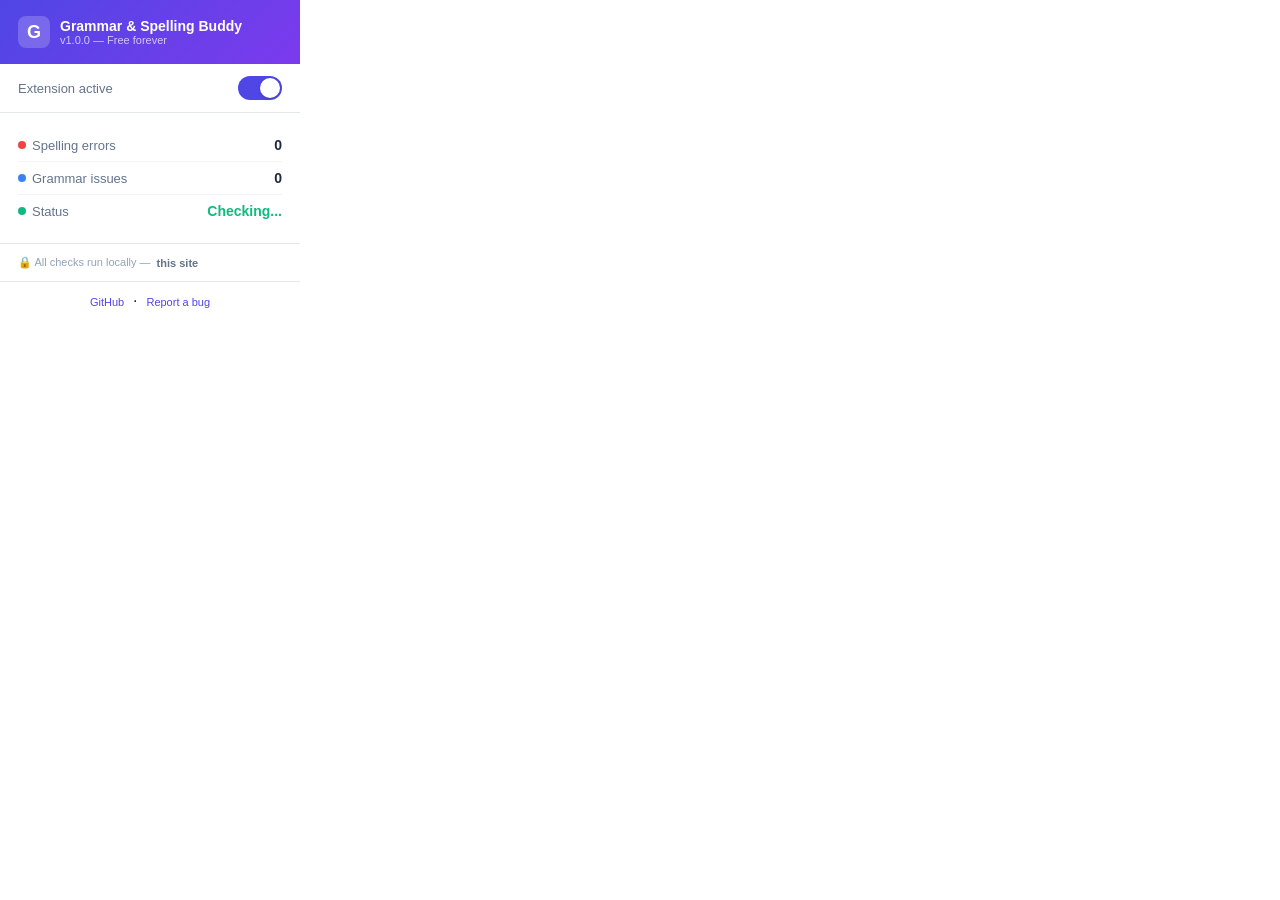
==== extension/popup.html @ 81369584 "Initial release: landing page + Chrome extension prototype - Static landing page (index.html) with h" ====
<!DOCTYPE html>
<html lang="en">
<head>
  <meta charset="UTF-8">
  <style>
    * { margin: 0; padding: 0; box-sizing: border-box; }
    body {
      font-family: 'Segoe UI', -apple-system, BlinkMacSystemFont, sans-serif;
      width: 300px;
      background: #FFFFFF;
      color: #1E293B;
    }

    .header {
      background: linear-gradient(135deg, #4F46E5, #7C3AED);
      padding: 16px 18px;
      display: flex;
      align-items: center;
      gap: 10px;
    }
    .header-icon {
      width: 32px; height: 32px;
      background: rgba(255,255,255,0.2);
      border-radius: 8px;
      display: flex; align-items: center; justify-content: center;
      color: #fff; font-size: 18px; font-weight: 700;
    }
    .header h1 {
      color: #fff; font-size: 14px; font-weight: 700;
    }
    .header p {
      color: rgba(255,255,255,0.7); font-size: 11px;
    }

    .status-bar {
      display: flex; align-items: center; justify-content: space-between;
      padding: 12px 18px;
      border-bottom: 1px solid #E2E8F0;
    }
    .status-bar .label {
      font-size: 13px; font-weight: 500; color: #64748B;
    }

    /* Toggle switch */
    .toggle {
      position: relative;
      width: 44px; height: 24px;
    }
    .toggle input { opacity: 0; width: 0; height: 0; }
    .toggle .slider {
      position: absolute; top: 0; left: 0; right: 0; bottom: 0;
      background: #CBD5E1; border-radius: 12px; cursor: pointer;
      transition: background 0.2s;
    }
    .toggle .slider::before {
      content: '';
      position: absolute; top: 2px; left: 2px;
      width: 20px; height: 20px; background: #fff;
      border-radius: 50%; transition: transform 0.2s;
      box-shadow: 0 1px 3px rgba(0,0,0,0.15);
    }
    .toggle input:checked + .slider { background: #4F46E5; }
    .toggle input:checked + .slider::before { transform: translateX(20px); }

    .stats {
      padding: 16px 18px;
    }
    .stat-row {
      display: flex; align-items: center; justify-content: space-between;
      padding: 8px 0;
    }
    .stat-row:not(:last-child) {
      border-bottom: 1px solid #F1F5F9;
    }
    .stat-label {
      font-size: 13px; color: #64748B;
      display: flex; align-items: center; gap: 6px;
    }
    .stat-dot {
      width: 8px; height: 8px; border-radius: 50%;
    }
    .stat-dot.red { background: #EF4444; }
    .stat-dot.blue { background: #3B82F6; }
    .stat-dot.green { background: #10B981; }
    .stat-value {
      font-size: 14px; font-weight: 700; color: #1E293B;
    }

    .site-info {
      padding: 12px 18px;
      border-top: 1px solid #E2E8F0;
      font-size: 11px; color: #94A3B8;
      display: flex; align-items: center; gap: 6px;
    }
    .site-info .domain {
      font-weight: 600; color: #64748B;
    }

    .footer {
      padding: 10px 18px;
      border-top: 1px solid #E2E8F0;
      text-align: center;
    }
    .footer a {
      font-size: 11px; color: #4F46E5; text-decoration: none;
      font-weight: 500;
    }
    .footer a:hover { text-decoration: underline; }

    .no-issues {
      text-align: center; padding: 20px 18px;
    }
    .no-issues .check-icon {
      width: 40px; height: 40px; border-radius: 50%;
      background: #D1FAE5; color: #10B981;
      display: flex; align-items: center; justify-content: center;
      margin: 0 auto 8px; font-size: 20px;
    }
    .no-issues p {
      font-size: 13px; color: #64748B;
    }
  </style>
</head>
<body>
  <div class="header">
    <div class="header-icon">G</div>
    <div>
      <h1>Grammar & Spelling Buddy</h1>
      <p>v1.0.0 — Free forever</p>
    </div>
  </div>

  <div class="status-bar">
    <span class="label">Extension active</span>
    <label class="toggle">
      <input type="checkbox" id="enableToggle" checked>
      <span class="slider"></span>
    </label>
  </div>

  <div id="statsArea" class="stats">
    <div class="stat-row">
      <span class="stat-label"><span class="stat-dot red"></span> Spelling errors</span>
      <span class="stat-value" id="spellingCount">0</span>
    </div>
    <div class="stat-row">
      <span class="stat-label"><span class="stat-dot blue"></span> Grammar issues</span>
      <span class="stat-value" id="grammarCount">0</span>
    </div>
    <div class="stat-row">
      <span class="stat-label"><span class="stat-dot green"></span> Status</span>
      <span class="stat-value" id="statusText" style="color: #10B981;">Checking...</span>
    </div>
  </div>

  <div id="noIssues" class="no-issues" style="display: none;">
    <div class="check-icon">&#10003;</div>
    <p>No issues found on this page!</p>
  </div>

  <div class="site-info">
    &#128274; All checks run locally — <span class="domain" id="siteDomain">this site</span>
  </div>

  <div class="footer">
    <a href="https://github.com/grammar-spelling-buddy" target="_blank">GitHub</a>
    &nbsp;&middot;&nbsp;
    <a href="#" id="reportLink">Report a bug</a>
  </div>

  <script src="popup.js"></script>
</body>
</html>
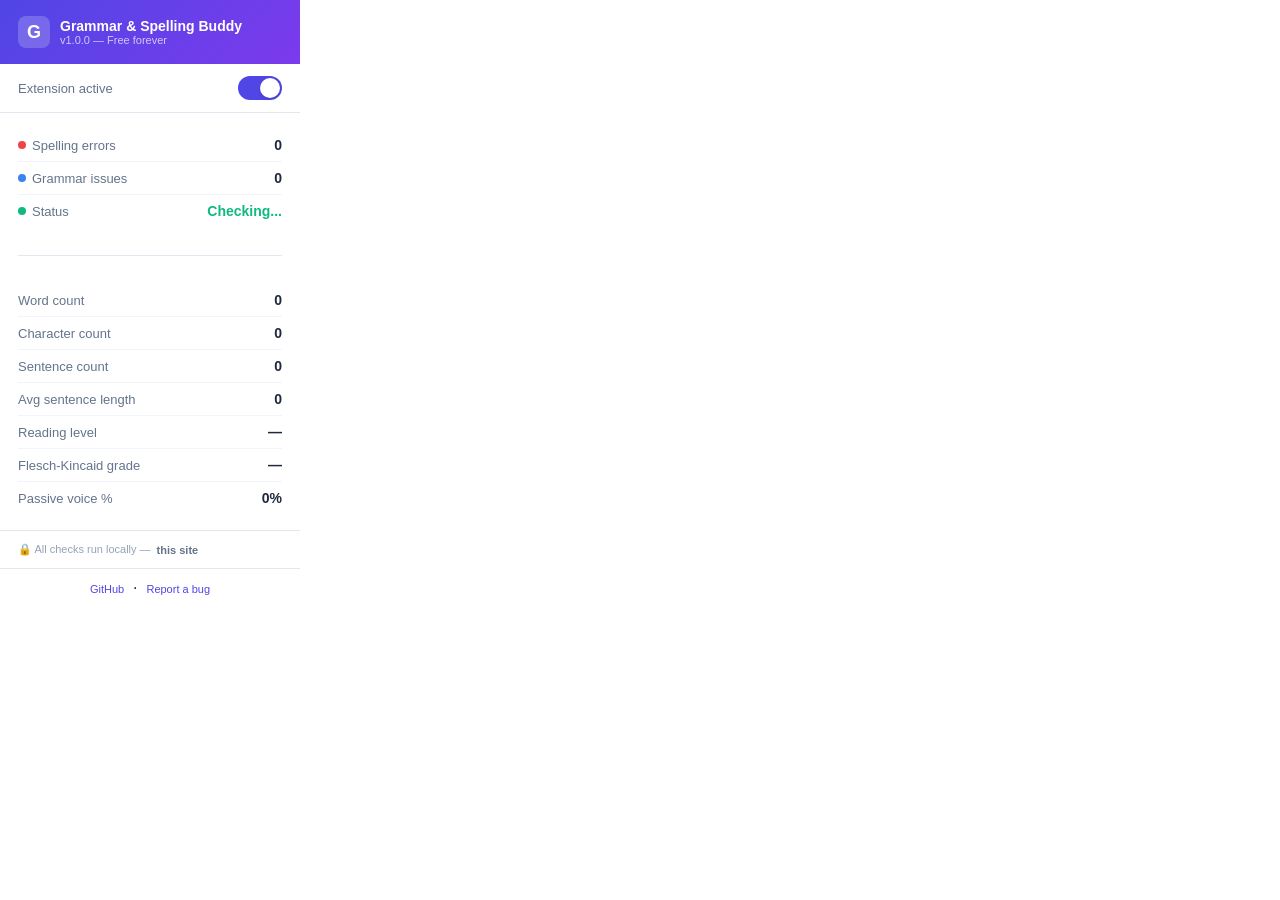
==== commit a2ff9734: "Major update: expanded dictionary, sidebar widget, site adapters, writing stats, website improvement" ====
--- a/extension/popup.html
+++ b/extension/popup.html
@@ -119,6 +119,39 @@
     .no-issues p {
       font-size: 13px; color: #64748B;
     }
+
+    .divider {
+      height: 1px; background: #E2E8F0; margin: 12px 18px;
+    }
+
+    .writing-stats {
+      padding: 16px 18px;
+    }
+    .writing-stats .stat-row {
+      display: flex; align-items: center; justify-content: space-between;
+      padding: 8px 0;
+    }
+    .writing-stats .stat-row:not(:last-child) {
+      border-bottom: 1px solid #F1F5F9;
+    }
+    .writing-stats .stat-label {
+      font-size: 13px; color: #64748B;
+    }
+    .writing-stats .stat-value {
+      font-size: 14px; font-weight: 700; color: #1E293B;
+    }
+    .readability-badge {
+      display: inline-block;
+      padding: 4px 10px;
+      border-radius: 4px;
+      font-size: 12px;
+      font-weight: 600;
+      color: #fff;
+    }
+    .readability-badge.easy { background: #10B981; }
+    .readability-badge.standard { background: #3B82F6; }
+    .readability-badge.advanced { background: #F59E0B; }
+    .readability-badge.expert { background: #8B5CF6; }
   </style>
 </head>
 <body>
@@ -158,6 +191,39 @@
     <p>No issues found on this page!</p>
   </div>
 
+  <div class="divider"></div>
+
+  <div id="writingStats" class="writing-stats">
+    <div class="stat-row">
+      <span class="stat-label">Word count</span>
+      <span class="stat-value" id="wordCount">0</span>
+    </div>
+    <div class="stat-row">
+      <span class="stat-label">Character count</span>
+      <span class="stat-value" id="charCount">0</span>
+    </div>
+    <div class="stat-row">
+      <span class="stat-label">Sentence count</span>
+      <span class="stat-value" id="sentenceCount">0</span>
+    </div>
+    <div class="stat-row">
+      <span class="stat-label">Avg sentence length</span>
+      <span class="stat-value" id="avgSentenceLength">0</span>
+    </div>
+    <div class="stat-row">
+      <span class="stat-label">Reading level</span>
+      <span class="stat-value" id="readingLevel">—</span>
+    </div>
+    <div class="stat-row">
+      <span class="stat-label">Flesch-Kincaid grade</span>
+      <span class="stat-value" id="fleschGrade">—</span>
+    </div>
+    <div class="stat-row">
+      <span class="stat-label">Passive voice %</span>
+      <span class="stat-value" id="passiveVoicePercent">0%</span>
+    </div>
+  </div>
+
   <div class="site-info">
     &#128274; All checks run locally — <span class="domain" id="siteDomain">this site</span>
   </div>
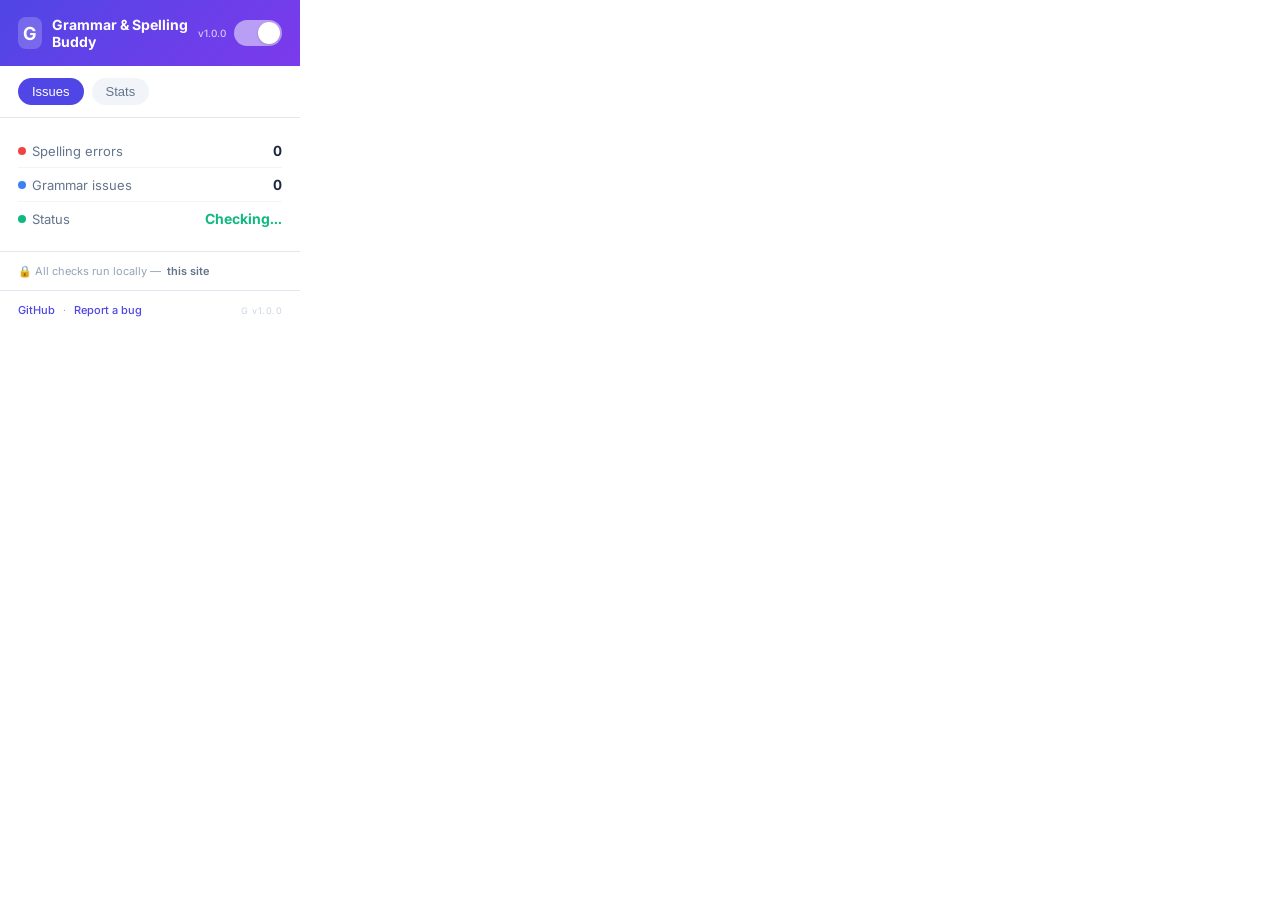
==== commit 4f558a2c: "UI/UX redesign: interactive hero, tabbed popup, draggable sidebar, animations Website: - Replaced st" ====
--- a/extension/popup.html
+++ b/extension/popup.html
@@ -2,10 +2,13 @@
 <html lang="en">
 <head>
   <meta charset="UTF-8">
+  <link rel="preconnect" href="https://fonts.googleapis.com">
+  <link rel="preconnect" href="https://fonts.gstatic.com" crossorigin>
+  <link href="https://fonts.googleapis.com/css2?family=Inter:wght@400;500;600;700&display=swap" rel="stylesheet">
   <style>
     * { margin: 0; padding: 0; box-sizing: border-box; }
     body {
-      font-family: 'Segoe UI', -apple-system, BlinkMacSystemFont, sans-serif;
+      font-family: 'Inter', -apple-system, BlinkMacSystemFont, 'Segoe UI', sans-serif;
       width: 300px;
       background: #FFFFFF;
       color: #1E293B;
@@ -14,6 +17,12 @@
     .header {
       background: linear-gradient(135deg, #4F46E5, #7C3AED);
       padding: 16px 18px;
+      display: flex;
+      align-items: center;
+      justify-content: space-between;
+      gap: 10px;
+    }
+    .header-left {
       display: flex;
       align-items: center;
       gap: 10px;
@@ -31,39 +40,68 @@
     .header p {
       color: rgba(255,255,255,0.7); font-size: 11px;
     }
-
-    .status-bar {
-      display: flex; align-items: center; justify-content: space-between;
+    .header-right {
+      display: flex;
+      align-items: center;
+      gap: 8px;
+    }
+    .header-version {
+      color: rgba(255,255,255,0.7); font-size: 10px; font-weight: 500;
+    }
+
+    /* Tab bar */
+    .tab-bar {
+      display: flex;
       padding: 12px 18px;
+      gap: 8px;
       border-bottom: 1px solid #E2E8F0;
     }
-    .status-bar .label {
-      font-size: 13px; font-weight: 500; color: #64748B;
-    }
-
-    /* Toggle switch */
+    .tab-button {
+      padding: 6px 14px;
+      border: none;
+      border-radius: 20px;
+      font-size: 13px;
+      font-weight: 500;
+      cursor: pointer;
+      background: #F1F5F9;
+      color: #64748B;
+      transition: all 0.2s ease;
+    }
+    .tab-button.active {
+      background: #4F46E5;
+      color: #fff;
+    }
+    .tab-button:hover:not(.active) {
+      background: #E2E8F0;
+    }
+
+    /* Toggle switch - larger for header */
     .toggle {
       position: relative;
-      width: 44px; height: 24px;
+      width: 48px; height: 26px;
     }
     .toggle input { opacity: 0; width: 0; height: 0; }
     .toggle .slider {
       position: absolute; top: 0; left: 0; right: 0; bottom: 0;
-      background: #CBD5E1; border-radius: 12px; cursor: pointer;
+      background: rgba(255,255,255,0.3); border-radius: 13px; cursor: pointer;
       transition: background 0.2s;
     }
     .toggle .slider::before {
       content: '';
       position: absolute; top: 2px; left: 2px;
-      width: 20px; height: 20px; background: #fff;
+      width: 22px; height: 22px; background: #fff;
       border-radius: 50%; transition: transform 0.2s;
       box-shadow: 0 1px 3px rgba(0,0,0,0.15);
     }
-    .toggle input:checked + .slider { background: #4F46E5; }
-    .toggle input:checked + .slider::before { transform: translateX(20px); }
+    .toggle input:checked + .slider { background: rgba(255,255,255,0.5); }
+    .toggle input:checked + .slider::before { transform: translateX(22px); }
 
     .stats {
       padding: 16px 18px;
+      display: none;
+    }
+    .stats.active {
+      display: block;
     }
     .stat-row {
       display: flex; align-items: center; justify-content: space-between;
@@ -84,6 +122,7 @@
     .stat-dot.green { background: #10B981; }
     .stat-value {
       font-size: 14px; font-weight: 700; color: #1E293B;
+      font-variant-numeric: tabular-nums;
     }
 
     .site-info {
@@ -97,27 +136,57 @@
     }
 
     .footer {
-      padding: 10px 18px;
+      padding: 12px 18px;
       border-top: 1px solid #E2E8F0;
       text-align: center;
+      display: flex;
+      align-items: center;
+      justify-content: space-between;
+      font-size: 10px;
+      color: #94A3B8;
+    }
+    .footer-links {
+      display: flex;
+      align-items: center;
+      gap: 8px;
     }
     .footer a {
       font-size: 11px; color: #4F46E5; text-decoration: none;
       font-weight: 500;
     }
     .footer a:hover { text-decoration: underline; }
+    .footer-watermark {
+      font-size: 9px;
+      color: #CBD5E1;
+      letter-spacing: 0.5px;
+    }
 
     .no-issues {
-      text-align: center; padding: 20px 18px;
+      text-align: center; padding: 32px 18px;
+      display: none;
+    }
+    .no-issues.active {
+      display: block;
     }
     .no-issues .check-icon {
-      width: 40px; height: 40px; border-radius: 50%;
+      width: 60px; height: 60px; border-radius: 50%;
       background: #D1FAE5; color: #10B981;
       display: flex; align-items: center; justify-content: center;
-      margin: 0 auto 8px; font-size: 20px;
+      margin: 0 auto 12px; font-size: 36px;
+      animation: scaleIn 0.4s ease-out;
+    }
+    @keyframes scaleIn {
+      from {
+        transform: scale(0.5);
+        opacity: 0;
+      }
+      to {
+        transform: scale(1);
+        opacity: 1;
+      }
     }
     .no-issues p {
-      font-size: 13px; color: #64748B;
+      font-size: 14px; color: #64748B; font-weight: 500;
     }
 
     .divider {
@@ -126,6 +195,10 @@
 
     .writing-stats {
       padding: 16px 18px;
+      display: none;
+    }
+    .writing-stats.active {
+      display: block;
     }
     .writing-stats .stat-row {
       display: flex; align-items: center; justify-content: space-between;
@@ -139,6 +212,7 @@
     }
     .writing-stats .stat-value {
       font-size: 14px; font-weight: 700; color: #1E293B;
+      font-variant-numeric: tabular-nums;
     }
     .readability-badge {
       display: inline-block;
@@ -156,71 +230,80 @@
 </head>
 <body>
   <div class="header">
-    <div class="header-icon">G</div>
-    <div>
-      <h1>Grammar & Spelling Buddy</h1>
-      <p>v1.0.0 — Free forever</p>
-    </div>
-  </div>
-
-  <div class="status-bar">
-    <span class="label">Extension active</span>
-    <label class="toggle">
-      <input type="checkbox" id="enableToggle" checked>
-      <span class="slider"></span>
-    </label>
-  </div>
-
-  <div id="statsArea" class="stats">
-    <div class="stat-row">
-      <span class="stat-label"><span class="stat-dot red"></span> Spelling errors</span>
-      <span class="stat-value" id="spellingCount">0</span>
-    </div>
-    <div class="stat-row">
-      <span class="stat-label"><span class="stat-dot blue"></span> Grammar issues</span>
-      <span class="stat-value" id="grammarCount">0</span>
-    </div>
-    <div class="stat-row">
-      <span class="stat-label"><span class="stat-dot green"></span> Status</span>
-      <span class="stat-value" id="statusText" style="color: #10B981;">Checking...</span>
-    </div>
-  </div>
-
-  <div id="noIssues" class="no-issues" style="display: none;">
-    <div class="check-icon">&#10003;</div>
-    <p>No issues found on this page!</p>
-  </div>
-
-  <div class="divider"></div>
-
-  <div id="writingStats" class="writing-stats">
-    <div class="stat-row">
-      <span class="stat-label">Word count</span>
-      <span class="stat-value" id="wordCount">0</span>
-    </div>
-    <div class="stat-row">
-      <span class="stat-label">Character count</span>
-      <span class="stat-value" id="charCount">0</span>
-    </div>
-    <div class="stat-row">
-      <span class="stat-label">Sentence count</span>
-      <span class="stat-value" id="sentenceCount">0</span>
-    </div>
-    <div class="stat-row">
-      <span class="stat-label">Avg sentence length</span>
-      <span class="stat-value" id="avgSentenceLength">0</span>
-    </div>
-    <div class="stat-row">
-      <span class="stat-label">Reading level</span>
-      <span class="stat-value" id="readingLevel">—</span>
-    </div>
-    <div class="stat-row">
-      <span class="stat-label">Flesch-Kincaid grade</span>
-      <span class="stat-value" id="fleschGrade">—</span>
-    </div>
-    <div class="stat-row">
-      <span class="stat-label">Passive voice %</span>
-      <span class="stat-value" id="passiveVoicePercent">0%</span>
+    <div class="header-left">
+      <div class="header-icon">G</div>
+      <div>
+        <h1>Grammar & Spelling Buddy</h1>
+      </div>
+    </div>
+    <div class="header-right">
+      <span class="header-version">v1.0.0</span>
+      <label class="toggle">
+        <input type="checkbox" id="enableToggle" checked>
+        <span class="slider"></span>
+      </label>
+    </div>
+  </div>
+
+  <div class="tab-bar">
+    <button class="tab-button active" id="issuesTab" data-tab="issues">Issues</button>
+    <button class="tab-button" id="statsTab" data-tab="stats">Stats</button>
+  </div>
+
+  <!-- Issues Tab Content -->
+  <div id="issuesContent">
+    <div id="statsArea" class="stats active">
+      <div class="stat-row">
+        <span class="stat-label"><span class="stat-dot red"></span> Spelling errors</span>
+        <span class="stat-value" id="spellingCount">0</span>
+      </div>
+      <div class="stat-row">
+        <span class="stat-label"><span class="stat-dot blue"></span> Grammar issues</span>
+        <span class="stat-value" id="grammarCount">0</span>
+      </div>
+      <div class="stat-row">
+        <span class="stat-label"><span class="stat-dot green"></span> Status</span>
+        <span class="stat-value" id="statusText" style="color: #10B981;">Checking...</span>
+      </div>
+    </div>
+
+    <div id="noIssues" class="no-issues">
+      <div class="check-icon">&#10003;</div>
+      <p>No issues found on this page!</p>
+    </div>
+  </div>
+
+  <!-- Stats Tab Content -->
+  <div id="statsContent" style="display: none;">
+    <div id="writingStats" class="writing-stats active">
+      <div class="stat-row">
+        <span class="stat-label">Word count</span>
+        <span class="stat-value" id="wordCount">0</span>
+      </div>
+      <div class="stat-row">
+        <span class="stat-label">Character count</span>
+        <span class="stat-value" id="charCount">0</span>
+      </div>
+      <div class="stat-row">
+        <span class="stat-label">Sentence count</span>
+        <span class="stat-value" id="sentenceCount">0</span>
+      </div>
+      <div class="stat-row">
+        <span class="stat-label">Avg sentence length</span>
+        <span class="stat-value" id="avgSentenceLength">0</span>
+      </div>
+      <div class="stat-row">
+        <span class="stat-label">Reading level</span>
+        <span class="stat-value" id="readingLevel">—</span>
+      </div>
+      <div class="stat-row">
+        <span class="stat-label">Flesch-Kincaid grade</span>
+        <span class="stat-value" id="fleschGrade">—</span>
+      </div>
+      <div class="stat-row">
+        <span class="stat-label">Passive voice %</span>
+        <span class="stat-value" id="passiveVoicePercent">0%</span>
+      </div>
     </div>
   </div>
 
@@ -229,9 +312,12 @@
   </div>
 
   <div class="footer">
-    <a href="https://github.com/grammar-spelling-buddy" target="_blank">GitHub</a>
-    &nbsp;&middot;&nbsp;
-    <a href="#" id="reportLink">Report a bug</a>
+    <div class="footer-links">
+      <a href="https://github.com/grammar-spelling-buddy" target="_blank">GitHub</a>
+      <span>&middot;</span>
+      <a href="#" id="reportLink">Report a bug</a>
+    </div>
+    <span class="footer-watermark">G v1.0.0</span>
   </div>
 
   <script src="popup.js"></script>
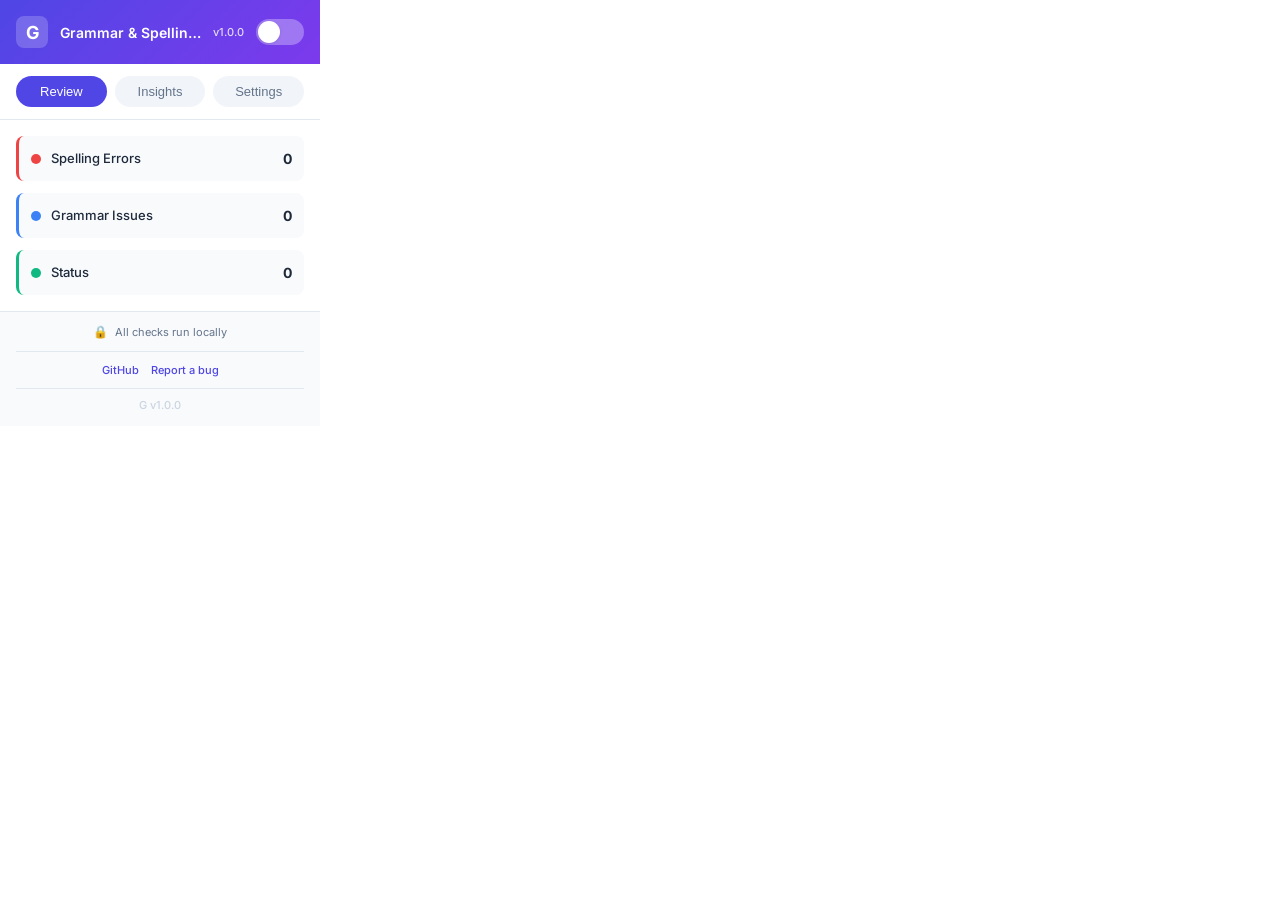
==== commit 2523c884: "Redesign popup: Review/Insights/Settings tabs with full user settings - Replace Issues/Stats tabs wi" ====
--- a/extension/popup.html
+++ b/extension/popup.html
@@ -2,62 +2,125 @@
 <html lang="en">
 <head>
   <meta charset="UTF-8">
-  <link rel="preconnect" href="https://fonts.googleapis.com">
-  <link rel="preconnect" href="https://fonts.gstatic.com" crossorigin>
+  <meta name="viewport" content="width=device-width, initial-scale=1.0">
+  <title>Grammar & Spelling Buddy</title>
   <link href="https://fonts.googleapis.com/css2?family=Inter:wght@400;500;600;700&display=swap" rel="stylesheet">
   <style>
-    * { margin: 0; padding: 0; box-sizing: border-box; }
+    * {
+      margin: 0;
+      padding: 0;
+      box-sizing: border-box;
+    }
+
     body {
-      font-family: 'Inter', -apple-system, BlinkMacSystemFont, 'Segoe UI', sans-serif;
-      width: 300px;
-      background: #FFFFFF;
+      width: 320px;
+      font-family: "Inter", -apple-system, BlinkMacSystemFont, "Segoe UI", sans-serif;
+      background: white;
       color: #1E293B;
-    }
-
+      font-size: 13px;
+      line-height: 1.5;
+    }
+
+    /* Header */
     .header {
-      background: linear-gradient(135deg, #4F46E5, #7C3AED);
-      padding: 16px 18px;
+      background: linear-gradient(135deg, #4F46E5 0%, #7C3AED 100%);
+      padding: 16px;
       display: flex;
       align-items: center;
       justify-content: space-between;
-      gap: 10px;
-    }
+      gap: 12px;
+    }
+
     .header-left {
       display: flex;
       align-items: center;
-      gap: 10px;
-    }
+      gap: 12px;
+      flex: 1;
+      min-width: 0;
+    }
+
     .header-icon {
-      width: 32px; height: 32px;
-      background: rgba(255,255,255,0.2);
+      width: 32px;
+      height: 32px;
+      background: rgba(255, 255, 255, 0.2);
       border-radius: 8px;
-      display: flex; align-items: center; justify-content: center;
-      color: #fff; font-size: 18px; font-weight: 700;
-    }
-    .header h1 {
-      color: #fff; font-size: 14px; font-weight: 700;
-    }
-    .header p {
-      color: rgba(255,255,255,0.7); font-size: 11px;
-    }
+      display: flex;
+      align-items: center;
+      justify-content: center;
+      font-size: 18px;
+      font-weight: 700;
+      color: white;
+      flex-shrink: 0;
+    }
+
+    .header-title {
+      color: white;
+      font-size: 14px;
+      font-weight: 600;
+      white-space: nowrap;
+      overflow: hidden;
+      text-overflow: ellipsis;
+    }
+
     .header-right {
       display: flex;
       align-items: center;
+      gap: 12px;
+      flex-shrink: 0;
+    }
+
+    .version-label {
+      color: rgba(255, 255, 255, 0.8);
+      font-size: 11px;
+      font-weight: 500;
+      white-space: nowrap;
+    }
+
+    /* Toggle Switch */
+    .toggle-switch {
+      position: relative;
+      width: 48px;
+      height: 26px;
+      background: rgba(255, 255, 255, 0.3);
+      border: none;
+      border-radius: 13px;
+      cursor: pointer;
+      transition: background-color 0.3s ease;
+      padding: 0;
+      display: flex;
+      align-items: center;
+      padding-left: 2px;
+    }
+
+    .toggle-switch.active {
+      background: rgba(255, 255, 255, 0.5);
+    }
+
+    .toggle-slider {
+      width: 22px;
+      height: 22px;
+      background: white;
+      border-radius: 50%;
+      transition: transform 0.3s ease;
+      box-shadow: 0 1px 3px rgba(0, 0, 0, 0.1);
+    }
+
+    .toggle-switch.active .toggle-slider {
+      transform: translateX(22px);
+    }
+
+    /* Tab Bar */
+    .tab-bar {
+      display: flex;
       gap: 8px;
-    }
-    .header-version {
-      color: rgba(255,255,255,0.7); font-size: 10px; font-weight: 500;
-    }
-
-    /* Tab bar */
-    .tab-bar {
-      display: flex;
-      padding: 12px 18px;
-      gap: 8px;
+      padding: 12px 16px;
+      background: white;
       border-bottom: 1px solid #E2E8F0;
     }
+
     .tab-button {
-      padding: 6px 14px;
+      flex: 1;
+      padding: 8px 12px;
       border: none;
       border-radius: 20px;
       font-size: 13px;
@@ -67,257 +130,602 @@
       color: #64748B;
       transition: all 0.2s ease;
     }
+
     .tab-button.active {
       background: #4F46E5;
-      color: #fff;
-    }
+      color: white;
+    }
+
     .tab-button:hover:not(.active) {
       background: #E2E8F0;
     }
 
-    /* Toggle switch - larger for header */
-    .toggle {
-      position: relative;
-      width: 48px; height: 26px;
-    }
-    .toggle input { opacity: 0; width: 0; height: 0; }
-    .toggle .slider {
-      position: absolute; top: 0; left: 0; right: 0; bottom: 0;
-      background: rgba(255,255,255,0.3); border-radius: 13px; cursor: pointer;
-      transition: background 0.2s;
-    }
-    .toggle .slider::before {
-      content: '';
-      position: absolute; top: 2px; left: 2px;
-      width: 22px; height: 22px; background: #fff;
-      border-radius: 50%; transition: transform 0.2s;
-      box-shadow: 0 1px 3px rgba(0,0,0,0.15);
-    }
-    .toggle input:checked + .slider { background: rgba(255,255,255,0.5); }
-    .toggle input:checked + .slider::before { transform: translateX(22px); }
-
-    .stats {
-      padding: 16px 18px;
+    /* Tab Content */
+    .tab-content {
       display: none;
-    }
-    .stats.active {
+      padding: 16px;
+      max-height: 400px;
+      overflow-y: auto;
+    }
+
+    .tab-content.active {
       display: block;
     }
-    .stat-row {
-      display: flex; align-items: center; justify-content: space-between;
-      padding: 8px 0;
-    }
-    .stat-row:not(:last-child) {
-      border-bottom: 1px solid #F1F5F9;
-    }
-    .stat-label {
-      font-size: 13px; color: #64748B;
-      display: flex; align-items: center; gap: 6px;
-    }
-    .stat-dot {
-      width: 8px; height: 8px; border-radius: 50%;
-    }
-    .stat-dot.red { background: #EF4444; }
-    .stat-dot.blue { background: #3B82F6; }
-    .stat-dot.green { background: #10B981; }
-    .stat-value {
-      font-size: 14px; font-weight: 700; color: #1E293B;
-      font-variant-numeric: tabular-nums;
-    }
-
-    .site-info {
-      padding: 12px 18px;
-      border-top: 1px solid #E2E8F0;
-      font-size: 11px; color: #94A3B8;
-      display: flex; align-items: center; gap: 6px;
-    }
-    .site-info .domain {
-      font-weight: 600; color: #64748B;
-    }
-
-    .footer {
-      padding: 12px 18px;
-      border-top: 1px solid #E2E8F0;
+
+    /* Review Tab */
+    .issue-list {
+      display: flex;
+      flex-direction: column;
+      gap: 12px;
+    }
+
+    .issue-item {
+      display: flex;
+      align-items: center;
+      gap: 10px;
+      padding: 12px;
+      background: #F8FAFC;
+      border-radius: 8px;
+      border-left: 3px solid;
+    }
+
+    .issue-item.spelling {
+      border-left-color: #EF4444;
+    }
+
+    .issue-item.grammar {
+      border-left-color: #3B82F6;
+    }
+
+    .issue-item.status {
+      border-left-color: #10B981;
+    }
+
+    .issue-dot {
+      width: 10px;
+      height: 10px;
+      border-radius: 50%;
+      flex-shrink: 0;
+    }
+
+    .issue-dot.spelling {
+      background: #EF4444;
+    }
+
+    .issue-dot.grammar {
+      background: #3B82F6;
+    }
+
+    .issue-dot.status {
+      background: #10B981;
+    }
+
+    .issue-label {
+      font-size: 13px;
+      font-weight: 500;
+      flex: 1;
+    }
+
+    .issue-count {
+      font-size: 14px;
+      font-weight: 700;
+      color: #1E293B;
+    }
+
+    /* Celebration State */
+    .celebration-container {
+      display: flex;
+      flex-direction: column;
+      align-items: center;
+      justify-content: center;
+      gap: 16px;
+      padding: 32px 16px;
       text-align: center;
-      display: flex;
-      align-items: center;
-      justify-content: space-between;
-      font-size: 10px;
-      color: #94A3B8;
-    }
-    .footer-links {
-      display: flex;
-      align-items: center;
-      gap: 8px;
-    }
-    .footer a {
-      font-size: 11px; color: #4F46E5; text-decoration: none;
-      font-weight: 500;
-    }
-    .footer a:hover { text-decoration: underline; }
-    .footer-watermark {
-      font-size: 9px;
-      color: #CBD5E1;
-      letter-spacing: 0.5px;
-    }
-
-    .no-issues {
-      text-align: center; padding: 32px 18px;
-      display: none;
-    }
-    .no-issues.active {
-      display: block;
-    }
-    .no-issues .check-icon {
-      width: 60px; height: 60px; border-radius: 50%;
-      background: #D1FAE5; color: #10B981;
-      display: flex; align-items: center; justify-content: center;
-      margin: 0 auto 12px; font-size: 36px;
-      animation: scaleIn 0.4s ease-out;
-    }
+    }
+
+    .celebration-circle {
+      width: 60px;
+      height: 60px;
+      background: #10B981;
+      border-radius: 50%;
+      display: flex;
+      align-items: center;
+      justify-content: center;
+      font-size: 32px;
+      animation: scaleIn 0.5s ease-out;
+    }
+
     @keyframes scaleIn {
-      from {
-        transform: scale(0.5);
+      0% {
+        transform: scale(0);
         opacity: 0;
       }
-      to {
+      100% {
         transform: scale(1);
         opacity: 1;
       }
     }
-    .no-issues p {
-      font-size: 14px; color: #64748B; font-weight: 500;
-    }
-
-    .divider {
-      height: 1px; background: #E2E8F0; margin: 12px 18px;
-    }
-
-    .writing-stats {
-      padding: 16px 18px;
-      display: none;
-    }
-    .writing-stats.active {
-      display: block;
-    }
-    .writing-stats .stat-row {
-      display: flex; align-items: center; justify-content: space-between;
-      padding: 8px 0;
-    }
-    .writing-stats .stat-row:not(:last-child) {
-      border-bottom: 1px solid #F1F5F9;
-    }
-    .writing-stats .stat-label {
-      font-size: 13px; color: #64748B;
-    }
-    .writing-stats .stat-value {
-      font-size: 14px; font-weight: 700; color: #1E293B;
-      font-variant-numeric: tabular-nums;
-    }
-    .readability-badge {
+
+    .celebration-text {
+      font-size: 16px;
+      font-weight: 600;
+      color: #10B981;
+    }
+
+    /* Insights Tab */
+    .stat-grid {
+      display: flex;
+      flex-direction: column;
+      gap: 12px;
+    }
+
+    .stat-item {
+      display: flex;
+      justify-content: space-between;
+      align-items: center;
+      padding: 12px;
+      background: #F8FAFC;
+      border-radius: 8px;
+    }
+
+    .stat-label {
+      font-size: 13px;
+      color: #64748B;
+      font-weight: 500;
+    }
+
+    .stat-value {
+      font-size: 14px;
+      font-weight: 600;
+      color: #1E293B;
+    }
+
+    .badge {
       display: inline-block;
       padding: 4px 10px;
-      border-radius: 4px;
+      border-radius: 12px;
+      font-size: 11px;
+      font-weight: 600;
+      white-space: nowrap;
+    }
+
+    .badge.easy {
+      background: #D1FAE5;
+      color: #065F46;
+    }
+
+    .badge.standard {
+      background: #DBEAFE;
+      color: #0C4A6E;
+    }
+
+    .badge.advanced {
+      background: #FED7AA;
+      color: #92400E;
+    }
+
+    .badge.expert {
+      background: #E9D5FF;
+      color: #6B21A8;
+    }
+
+    /* Settings Tab */
+    .settings-section {
+      margin-bottom: 20px;
+    }
+
+    .settings-section:last-child {
+      margin-bottom: 0;
+    }
+
+    .section-header {
       font-size: 12px;
-      font-weight: 600;
-      color: #fff;
-    }
-    .readability-badge.easy { background: #10B981; }
-    .readability-badge.standard { background: #3B82F6; }
-    .readability-badge.advanced { background: #F59E0B; }
-    .readability-badge.expert { background: #8B5CF6; }
+      font-weight: 700;
+      text-transform: uppercase;
+      color: #64748B;
+      letter-spacing: 0.5px;
+      padding-bottom: 8px;
+      border-bottom: 1px solid #E2E8F0;
+      margin-bottom: 12px;
+    }
+
+    .setting-row {
+      display: flex;
+      justify-content: space-between;
+      align-items: center;
+      gap: 12px;
+      margin-bottom: 12px;
+      padding: 8px 0;
+    }
+
+    .setting-label {
+      font-size: 13px;
+      font-weight: 500;
+      color: #1E293B;
+    }
+
+    .setting-subtitle {
+      font-size: 12px;
+      color: #94A3B8;
+      margin-top: 2px;
+    }
+
+    select {
+      padding: 6px 10px;
+      border: 1px solid #E2E8F0;
+      border-radius: 6px;
+      background: #F8FAFC;
+      font-family: "Inter", sans-serif;
+      font-size: 13px;
+      color: #1E293B;
+      cursor: pointer;
+      transition: border-color 0.2s ease;
+    }
+
+    select:hover {
+      border-color: #CBD5E1;
+    }
+
+    select:focus {
+      outline: none;
+      border-color: #4F46E5;
+      box-shadow: 0 0 0 2px rgba(79, 70, 229, 0.1);
+    }
+
+    /* Toggle Switch (Settings variant) */
+    .toggle-switch-settings {
+      position: relative;
+      width: 44px;
+      height: 24px;
+      background: #E2E8F0;
+      border: none;
+      border-radius: 12px;
+      cursor: pointer;
+      transition: background-color 0.3s ease;
+      padding: 0;
+      display: flex;
+      align-items: center;
+      padding-left: 2px;
+    }
+
+    .toggle-switch-settings.active {
+      background: #4F46E5;
+    }
+
+    .toggle-slider-settings {
+      width: 20px;
+      height: 20px;
+      background: white;
+      border-radius: 50%;
+      transition: transform 0.3s ease;
+      box-shadow: 0 1px 2px rgba(0, 0, 0, 0.05);
+    }
+
+    .toggle-switch-settings.active .toggle-slider-settings {
+      transform: translateX(20px);
+    }
+
+    /* Input and Add Button Row */
+    .input-row {
+      display: flex;
+      gap: 8px;
+      margin-top: 8px;
+      margin-bottom: 10px;
+    }
+
+    input[type="text"] {
+      flex: 1;
+      padding: 8px;
+      border: 1px solid #E2E8F0;
+      border-radius: 6px;
+      background: #F8FAFC;
+      font-family: "Inter", sans-serif;
+      font-size: 13px;
+      color: #1E293B;
+      transition: border-color 0.2s ease;
+    }
+
+    input[type="text"]::placeholder {
+      color: #CBD5E1;
+    }
+
+    input[type="text"]:hover {
+      border-color: #CBD5E1;
+    }
+
+    input[type="text"]:focus {
+      outline: none;
+      border-color: #4F46E5;
+      box-shadow: 0 0 0 2px rgba(79, 70, 229, 0.1);
+    }
+
+    .add-button {
+      padding: 6px 12px;
+      background: #4F46E5;
+      color: white;
+      border: none;
+      border-radius: 6px;
+      font-family: "Inter", sans-serif;
+      font-size: 13px;
+      font-weight: 500;
+      cursor: pointer;
+      transition: background-color 0.2s ease;
+      white-space: nowrap;
+    }
+
+    .add-button:hover {
+      background: #4338CA;
+    }
+
+    /* Pill Tags */
+    .pill-list {
+      display: flex;
+      flex-wrap: wrap;
+      gap: 8px;
+      max-height: 120px;
+      overflow-y: auto;
+      padding: 4px 0;
+    }
+
+    .pill {
+      display: inline-flex;
+      align-items: center;
+      gap: 6px;
+      background: #F1F5F9;
+      color: #64748B;
+      padding: 4px 8px;
+      border-radius: 12px;
+      font-size: 11px;
+      font-weight: 500;
+    }
+
+    .pill-remove {
+      background: none;
+      border: none;
+      color: #94A3B8;
+      cursor: pointer;
+      font-size: 14px;
+      padding: 0;
+      display: flex;
+      align-items: center;
+      transition: color 0.2s ease;
+    }
+
+    .pill-remove:hover {
+      color: #64748B;
+    }
+
+    .empty-state {
+      font-size: 12px;
+      color: #94A3B8;
+      font-style: italic;
+      padding: 8px 0;
+    }
+
+    /* Footer */
+    .footer {
+      background: #F8FAFC;
+      border-top: 1px solid #E2E8F0;
+      padding: 12px 16px;
+      font-size: 11px;
+      color: #64748B;
+    }
+
+    .footer-top {
+      display: flex;
+      align-items: center;
+      gap: 8px;
+      margin-bottom: 10px;
+      justify-content: center;
+    }
+
+    .footer-icon {
+      width: 14px;
+      height: 14px;
+      display: flex;
+      align-items: center;
+      justify-content: center;
+      font-size: 12px;
+    }
+
+    .footer-domain {
+      font-weight: 500;
+      color: #1E293B;
+    }
+
+    .footer-links {
+      display: flex;
+      justify-content: center;
+      gap: 12px;
+      margin-bottom: 10px;
+      border-top: 1px solid #E2E8F0;
+      padding-top: 10px;
+    }
+
+    .footer-link {
+      color: #4F46E5;
+      text-decoration: none;
+      font-size: 11px;
+      font-weight: 500;
+      transition: color 0.2s ease;
+    }
+
+    .footer-link:hover {
+      color: #7C3AED;
+    }
+
+    .footer-watermark {
+      text-align: center;
+      color: #CBD5E1;
+      font-weight: 500;
+      padding-top: 8px;
+      border-top: 1px solid #E2E8F0;
+    }
   </style>
 </head>
 <body>
+  <!-- Header -->
   <div class="header">
     <div class="header-left">
       <div class="header-icon">G</div>
-      <div>
-        <h1>Grammar & Spelling Buddy</h1>
-      </div>
+      <div class="header-title">Grammar & Spelling Buddy</div>
     </div>
     <div class="header-right">
-      <span class="header-version">v1.0.0</span>
-      <label class="toggle">
-        <input type="checkbox" id="enableToggle" checked>
-        <span class="slider"></span>
-      </label>
+      <div class="version-label">v1.0.0</div>
+      <button class="toggle-switch" id="headerToggle">
+        <div class="toggle-slider"></div>
+      </button>
     </div>
   </div>
 
+  <!-- Tab Bar -->
   <div class="tab-bar">
-    <button class="tab-button active" id="issuesTab" data-tab="issues">Issues</button>
-    <button class="tab-button" id="statsTab" data-tab="stats">Stats</button>
+    <button class="tab-button active" data-tab="review">Review</button>
+    <button class="tab-button" data-tab="insights">Insights</button>
+    <button class="tab-button" data-tab="settings">Settings</button>
   </div>
 
-  <!-- Issues Tab Content -->
-  <div id="issuesContent">
-    <div id="statsArea" class="stats active">
-      <div class="stat-row">
-        <span class="stat-label"><span class="stat-dot red"></span> Spelling errors</span>
-        <span class="stat-value" id="spellingCount">0</span>
-      </div>
-      <div class="stat-row">
-        <span class="stat-label"><span class="stat-dot blue"></span> Grammar issues</span>
-        <span class="stat-value" id="grammarCount">0</span>
-      </div>
-      <div class="stat-row">
-        <span class="stat-label"><span class="stat-dot green"></span> Status</span>
-        <span class="stat-value" id="statusText" style="color: #10B981;">Checking...</span>
-      </div>
-    </div>
-
-    <div id="noIssues" class="no-issues">
-      <div class="check-icon">&#10003;</div>
-      <p>No issues found on this page!</p>
+  <!-- Review Tab -->
+  <div class="tab-content active" id="review-tab">
+    <div class="issue-list" id="issueList">
+      <div class="issue-item spelling">
+        <div class="issue-dot spelling"></div>
+        <div class="issue-label">Spelling Errors</div>
+        <div class="issue-count" id="spellingCount">0</div>
+      </div>
+      <div class="issue-item grammar">
+        <div class="issue-dot grammar"></div>
+        <div class="issue-label">Grammar Issues</div>
+        <div class="issue-count" id="grammarCount">0</div>
+      </div>
+      <div class="issue-item status">
+        <div class="issue-dot status"></div>
+        <div class="issue-label">Status</div>
+        <div class="issue-count" id="statusCount">0</div>
+      </div>
+    </div>
+    <div class="celebration-container" id="celebrationContainer" style="display: none;">
+      <div class="celebration-circle">✓</div>
+      <div class="celebration-text">No issues found!</div>
     </div>
   </div>
 
-  <!-- Stats Tab Content -->
-  <div id="statsContent" style="display: none;">
-    <div id="writingStats" class="writing-stats active">
-      <div class="stat-row">
-        <span class="stat-label">Word count</span>
-        <span class="stat-value" id="wordCount">0</span>
-      </div>
-      <div class="stat-row">
-        <span class="stat-label">Character count</span>
-        <span class="stat-value" id="charCount">0</span>
-      </div>
-      <div class="stat-row">
-        <span class="stat-label">Sentence count</span>
-        <span class="stat-value" id="sentenceCount">0</span>
-      </div>
-      <div class="stat-row">
-        <span class="stat-label">Avg sentence length</span>
-        <span class="stat-value" id="avgSentenceLength">0</span>
-      </div>
-      <div class="stat-row">
-        <span class="stat-label">Reading level</span>
-        <span class="stat-value" id="readingLevel">—</span>
-      </div>
-      <div class="stat-row">
-        <span class="stat-label">Flesch-Kincaid grade</span>
-        <span class="stat-value" id="fleschGrade">—</span>
-      </div>
-      <div class="stat-row">
-        <span class="stat-label">Passive voice %</span>
-        <span class="stat-value" id="passiveVoicePercent">0%</span>
+  <!-- Insights Tab -->
+  <div class="tab-content" id="insights-tab">
+    <div class="stat-grid">
+      <div class="stat-item">
+        <div class="stat-label">Word Count</div>
+        <div class="stat-value" id="wordCount">0</div>
+      </div>
+      <div class="stat-item">
+        <div class="stat-label">Character Count</div>
+        <div class="stat-value" id="charCount">0</div>
+      </div>
+      <div class="stat-item">
+        <div class="stat-label">Sentence Count</div>
+        <div class="stat-value" id="sentenceCount">0</div>
+      </div>
+      <div class="stat-item">
+        <div class="stat-label">Avg Sentence Length</div>
+        <div class="stat-value" id="avgSentenceLength">0</div>
+      </div>
+      <div class="stat-item">
+        <div class="stat-label">Reading Level</div>
+        <div class="stat-value">
+          <span class="badge standard" id="readingLevelBadge">Standard</span>
+        </div>
+      </div>
+      <div class="stat-item">
+        <div class="stat-label">Flesch-Kincaid Grade</div>
+        <div class="stat-value" id="fleschKincaid">0.0</div>
+      </div>
+      <div class="stat-item">
+        <div class="stat-label">Passive Voice</div>
+        <div class="stat-value" id="passiveVoice">0%</div>
       </div>
     </div>
   </div>
 
-  <div class="site-info">
-    &#128274; All checks run locally — <span class="domain" id="siteDomain">this site</span>
+  <!-- Settings Tab -->
+  <div class="tab-content" id="settings-tab">
+    <!-- Checking Intensity -->
+    <div class="settings-section">
+      <div class="section-header">Checking Intensity</div>
+      <div class="setting-row">
+        <div class="setting-label">Level</div>
+        <select id="checkingIntensity">
+          <option value="strict">Strict</option>
+          <option value="standard" selected>Standard</option>
+          <option value="relaxed">Relaxed</option>
+        </select>
+      </div>
+    </div>
+
+    <!-- Underline Style -->
+    <div class="settings-section">
+      <div class="section-header">Underline Style</div>
+      <div class="setting-row">
+        <div class="setting-label">Style</div>
+        <select id="underlineStyle">
+          <option value="wavy" selected>Wavy</option>
+          <option value="dotted">Dotted</option>
+          <option value="dashed">Dashed</option>
+        </select>
+      </div>
+    </div>
+
+    <!-- Auto-fix Common Typos -->
+    <div class="settings-section">
+      <div class="section-header">Auto-fix</div>
+      <div class="setting-row">
+        <div>
+          <div class="setting-label">Common Typos</div>
+          <div class="setting-subtitle">Silently correct obvious typos like teh → the</div>
+        </div>
+        <button class="toggle-switch-settings" id="autoFixToggle">
+          <div class="toggle-slider-settings"></div>
+        </button>
+      </div>
+    </div>
+
+    <!-- Ignored Words -->
+    <div class="settings-section">
+      <div class="section-header">Ignored Words</div>
+      <div class="setting-subtitle" style="margin-bottom: 10px;">Words that won't be flagged</div>
+      <div class="input-row">
+        <input type="text" id="ignoredWordInput" placeholder="Add a word...">
+        <button class="add-button" id="addIgnoredWordButton">Add</button>
+      </div>
+      <div class="pill-list" id="ignoredWordsList">
+        <div class="empty-state">No ignored words yet</div>
+      </div>
+    </div>
+
+    <!-- Disabled Sites -->
+    <div class="settings-section">
+      <div class="section-header">Disabled Sites</div>
+      <div class="setting-subtitle" style="margin-bottom: 10px;">Sites where checking is turned off</div>
+      <div class="input-row">
+        <input type="text" id="disabledSiteInput" placeholder="e.g. example.com">
+        <button class="add-button" id="addDisabledSiteButton">Add</button>
+      </div>
+      <div class="pill-list" id="disabledSitesList">
+        <div class="empty-state">No disabled sites</div>
+      </div>
+    </div>
   </div>
 
+  <!-- Footer -->
   <div class="footer">
+    <div class="footer-top">
+      <div class="footer-icon">🔒</div>
+      <div>All checks run locally</div>
+    </div>
     <div class="footer-links">
-      <a href="https://github.com/grammar-spelling-buddy" target="_blank">GitHub</a>
-      <span>&middot;</span>
-      <a href="#" id="reportLink">Report a bug</a>
-    </div>
-    <span class="footer-watermark">G v1.0.0</span>
+      <a href="#" class="footer-link">GitHub</a>
+      <a href="#" class="footer-link">Report a bug</a>
+    </div>
+    <div class="footer-watermark">G v1.0.0</div>
   </div>
 
   <script src="popup.js"></script>
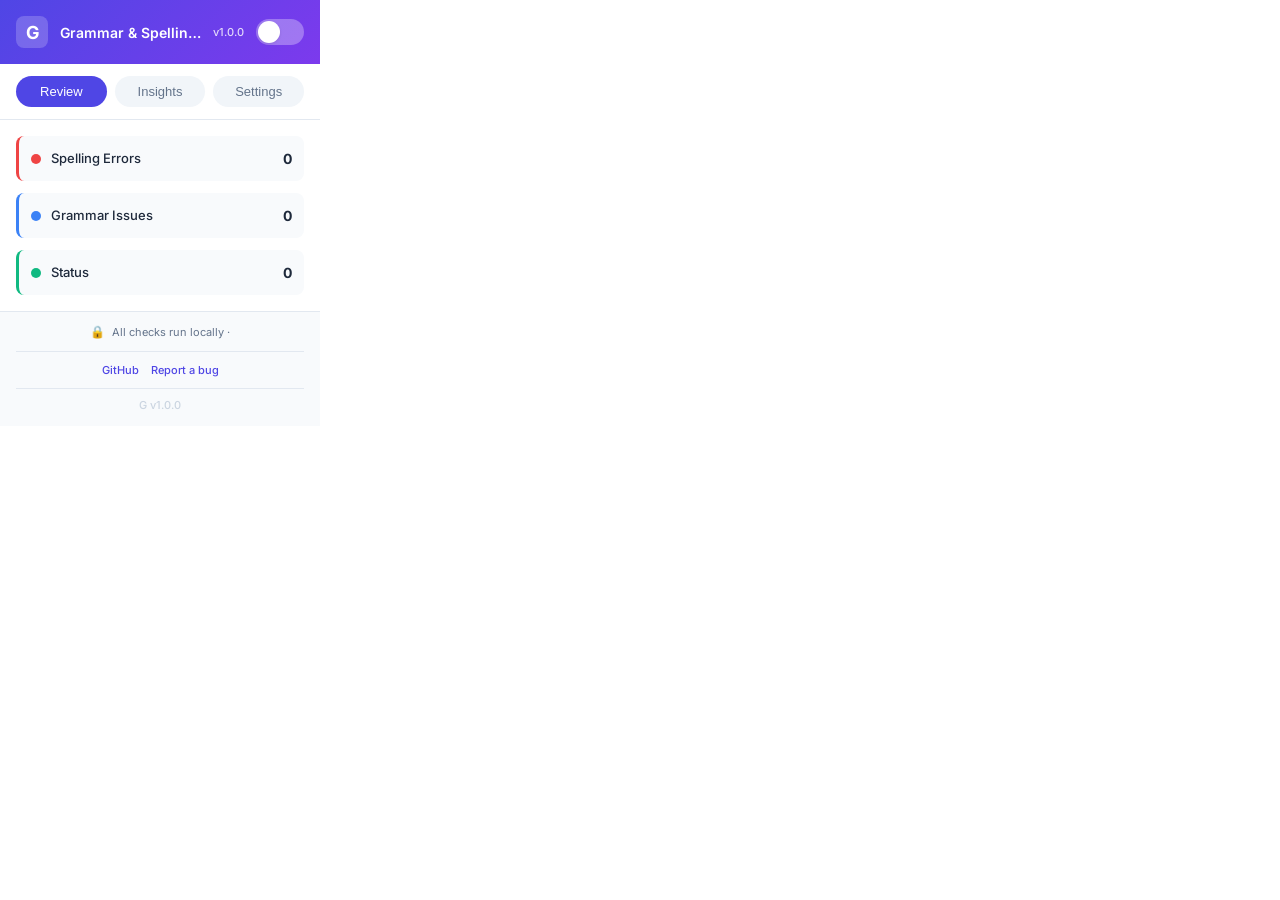
==== commit 21bce01e: "Fix adapters.js hoisting crash and popup ID mismatches Move adapter registry array after all adapter" ====
--- a/extension/popup.html
+++ b/extension/popup.html
@@ -719,7 +719,7 @@
   <div class="footer">
     <div class="footer-top">
       <div class="footer-icon">🔒</div>
-      <div>All checks run locally</div>
+      <div>All checks run locally · <span id="siteDomain" class="footer-domain"></span></div>
     </div>
     <div class="footer-links">
       <a href="#" class="footer-link">GitHub</a>
